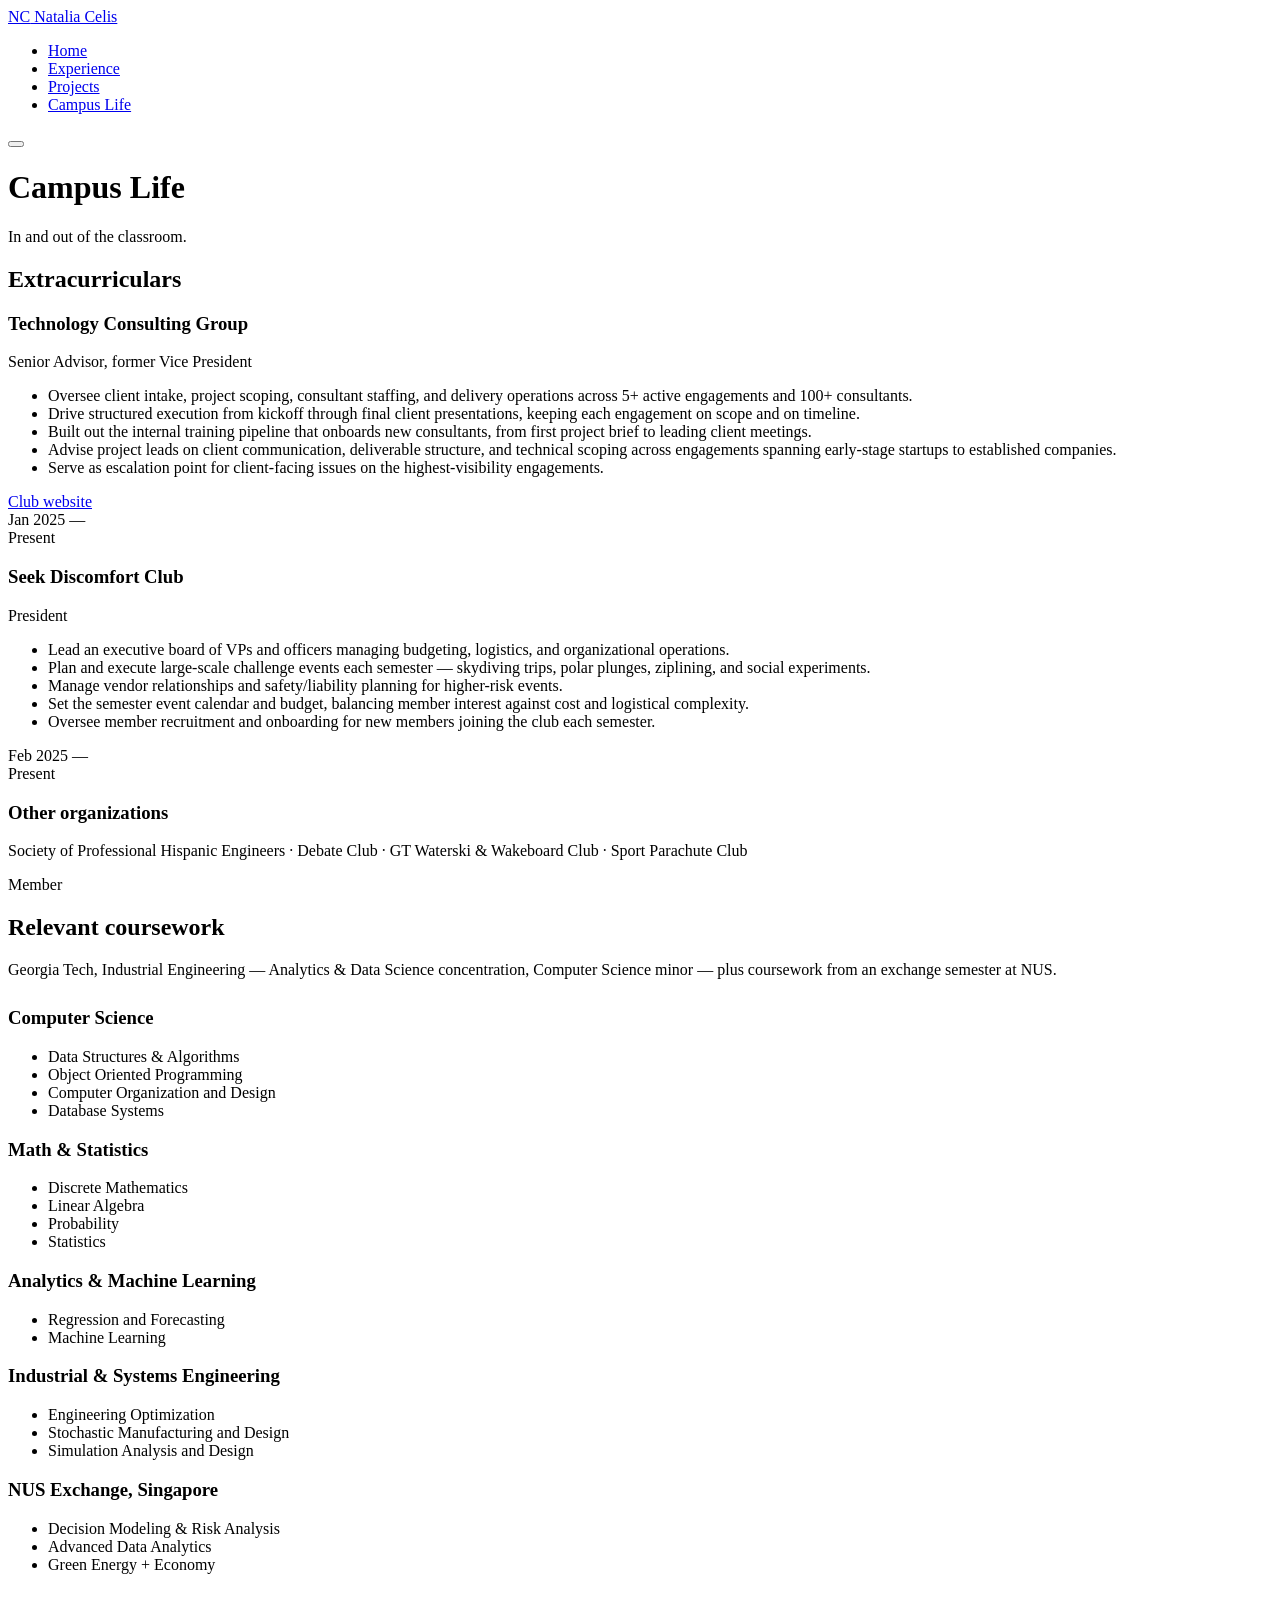
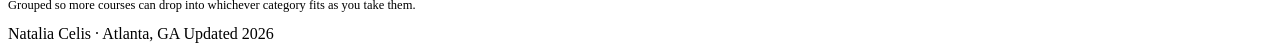
==== campus.html @ 3fc2502f "Adjusted directiory" ====
<!DOCTYPE html>
<html lang="en">
<head>
  <meta charset="UTF-8">
  <meta name="viewport" content="width=device-width, initial-scale=1.0">
  <title>Campus Life — Natalia Celis</title>
  <link rel="stylesheet" href="css/style.css">
</head>
<body>

<header class="site-header">
  <div class="wrap">
    <a href="index.html" class="mark"><span class="box">NC</span> Natalia Celis</a>
    <nav class="primary">
      <ul>
        <li><a href="index.html">Home</a></li>
        <li><a href="experience.html">Experience</a></li>
        <li><a href="projects.html">Projects</a></li>
        <li><a href="campus.html" class="active">Campus Life</a></li>
      </ul>
    </nav>
    <button class="nav-toggle" aria-label="Toggle menu"><span></span></button>
  </div>
</header>

<main>
  <div class="wrap">

    <div class="page-head">
      <h1>Campus Life</h1>
      <p class="sub">In and out of the classroom.</p>
    </div>

    <div class="section">
      <h2>Extracurriculars</h2>

      <div class="row">
        <div class="content">
          <h3>Technology Consulting Group</h3>
          <p class="role">Senior Advisor, former Vice President</p>
          <ul class="bullets" style="margin-top:14px;">
            <li>Oversee client intake, project scoping, consultant staffing, and delivery operations across 5+ active engagements and 100+ consultants.</li>
            <li>Drive structured execution from kickoff through final client presentations, keeping each engagement on scope and on timeline.</li>
            <li>Built out the internal training pipeline that onboards new consultants, from first project brief to leading client meetings.</li>
            <li>Advise project leads on client communication, deliverable structure, and technical scoping across engagements spanning early-stage startups to established companies.</li>
            <li>Serve as escalation point for client-facing issues on the highest-visibility engagements.</li>
          </ul>
          <div class="links">
            <a class="link" href="https://gttcg.org/" target="_blank" rel="noopener">Club website</a>
          </div>
        </div>
        <div class="rail">Jan 2025 —<br>Present</div>
      </div>

      <div class="row">
        <div class="content">
          <h3>Seek Discomfort Club</h3>
          <p class="role">President</p>
          <ul class="bullets" style="margin-top:14px;">
            <li>Lead an executive board of VPs and officers managing budgeting, logistics, and organizational operations.</li>
            <li>Plan and execute large-scale challenge events each semester — skydiving trips, polar plunges, ziplining, and social experiments.</li>
            <li>Manage vendor relationships and safety/liability planning for higher-risk events.</li>
            <li>Set the semester event calendar and budget, balancing member interest against cost and logistical complexity.</li>
            <li>Oversee member recruitment and onboarding for new members joining the club each semester.</li>
          </ul>
        </div>
        <div class="rail">Feb 2025 —<br>Present</div>
      </div>

      <div class="row">
        <div class="content">
          <h3>Other organizations</h3>
          <p class="loc">Society of Professional Hispanic Engineers · Debate Club · GT Waterski &amp; Wakeboard Club · Sport Parachute Club</p>
        </div>
        <div class="rail">Member</div>
      </div>
    </div>

    <div class="section">
      <h2>Relevant coursework</h2>
      <p class="sub" style="margin-bottom:28px;">Georgia Tech, Industrial Engineering — Analytics &amp; Data Science concentration, Computer Science minor — plus coursework from an exchange semester at NUS.</p>

      <div class="course-groups">
        <div class="course-group">
          <h3>Computer Science</h3>
          <ul>
            <li>Data Structures &amp; Algorithms</li>
            <li>Object Oriented Programming</li>
            <li>Computer Organization and Design</li>
            <li>Database Systems</li>
          </ul>
        </div>
        <div class="course-group">
          <h3>Math &amp; Statistics</h3>
          <ul>
            <li>Discrete Mathematics</li>
            <li>Linear Algebra</li>
            <li>Probability</li>
            <li>Statistics</li>
          </ul>
        </div>
        <div class="course-group">
          <h3>Analytics &amp; Machine Learning</h3>
          <ul>
            <li>Regression and Forecasting</li>
            <li>Machine Learning</li>
          </ul>
        </div>
        <div class="course-group">
          <h3>Industrial &amp; Systems Engineering</h3>
          <ul>
            <li>Engineering Optimization</li>
            <li>Stochastic Manufacturing and Design</li>
            <li>Simulation Analysis and Design</li>
          </ul>
        </div>
        <div class="course-group">
          <h3>NUS Exchange, Singapore</h3>
          <ul>
            <li>Decision Modeling &amp; Risk Analysis</li>
            <li>Advanced Data Analytics</li>
            <li>Green Energy + Economy</li>
          </ul>
        </div>
      </div>

      <p class="fine" style="font-family:var(--mono); font-size:12.5px; color:var(--gray-light); margin-top:24px;">Grouped so more courses can drop into whichever category fits as you take them.</p>
    </div>

  </div>
</main>

<footer class="site-footer">
  <div class="wrap">
    <span class="fine">Natalia Celis · Atlanta, GA</span>
    <span class="fine">Updated 2026</span>
  </div>
</footer>

<script src="js/main.js"></script>
</body>
</html>
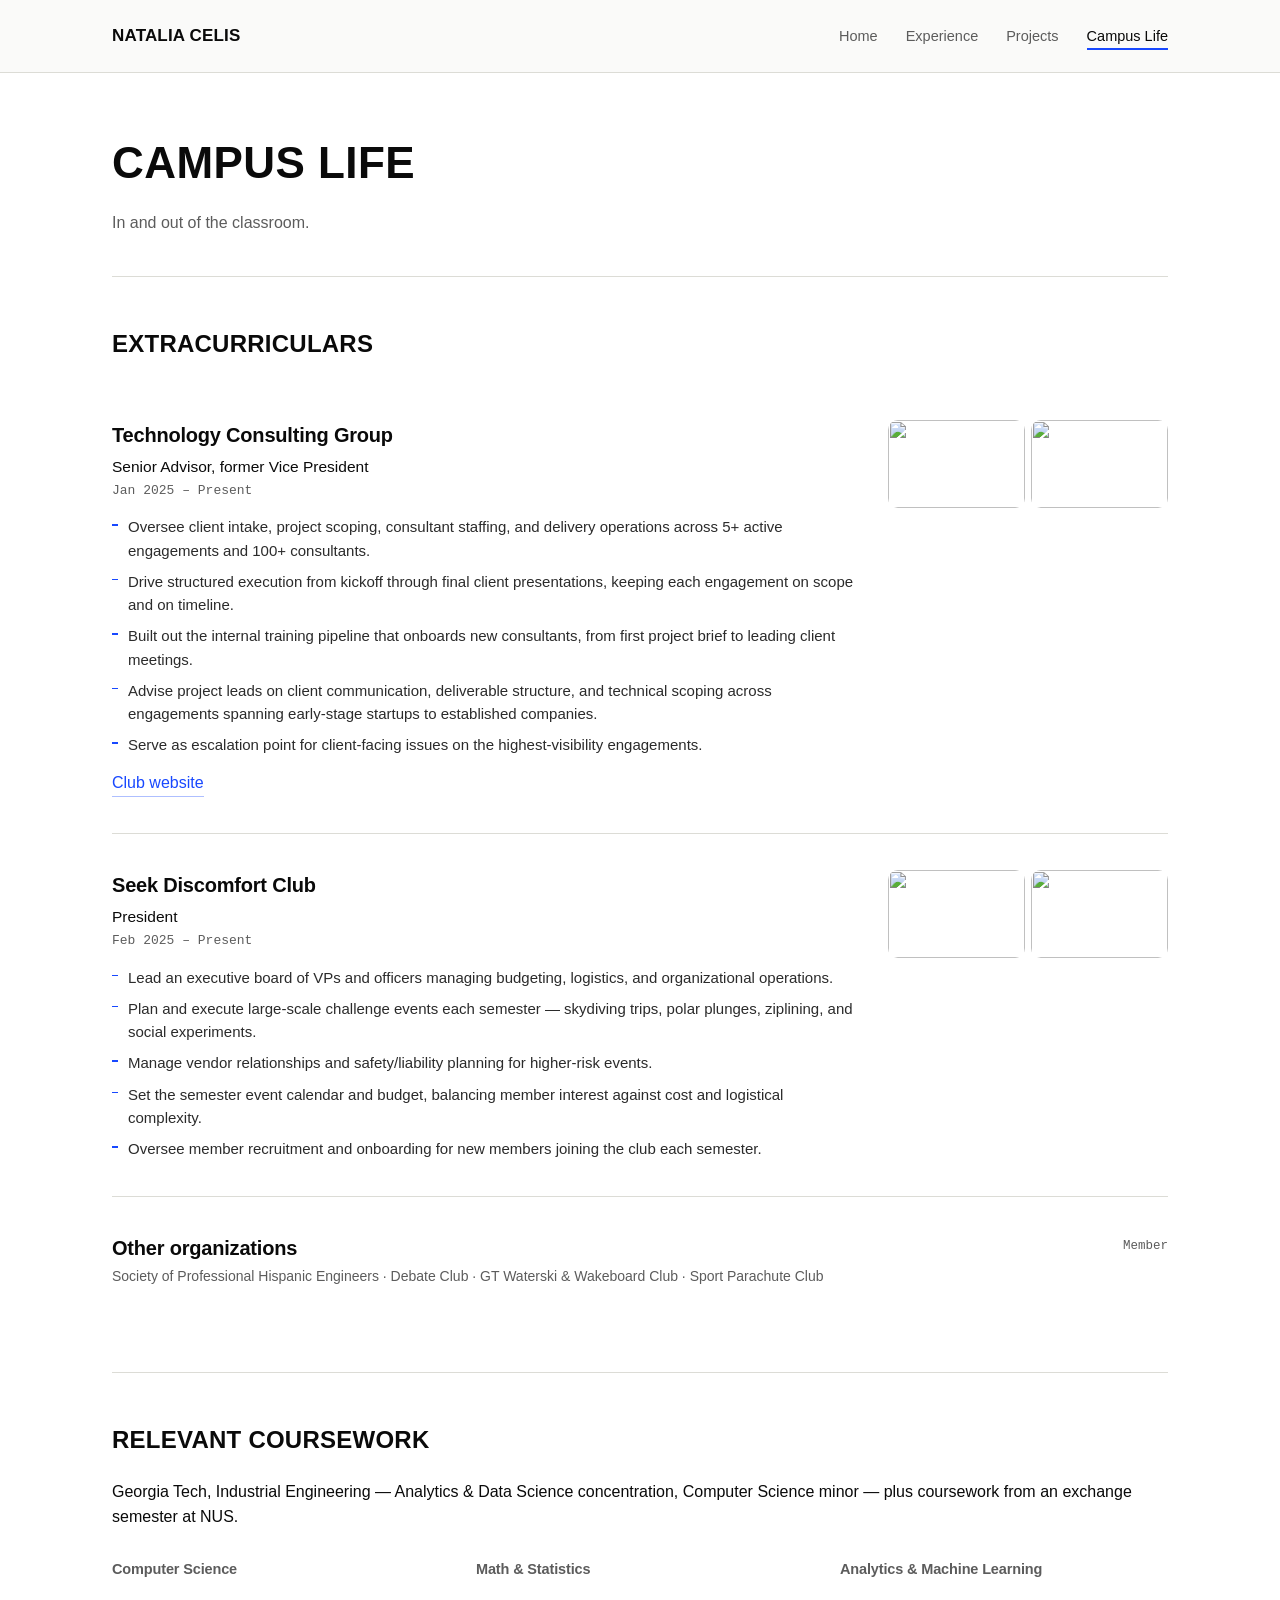
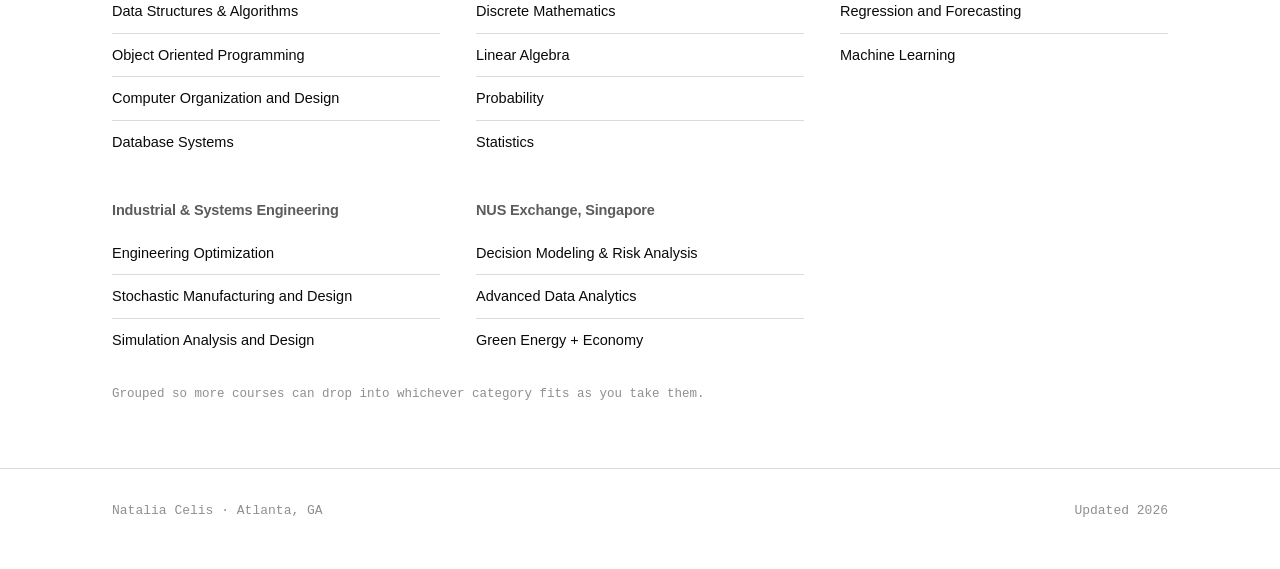
==== commit dfa1d42d: "More js movement" ====
--- a/campus.html
+++ b/campus.html
@@ -10,7 +10,7 @@
 
 <header class="site-header">
   <div class="wrap">
-    <a href="index.html" class="mark"><span class="box">NC</span> Natalia Celis</a>
+    <a href="index.html" class="mark">Natalia Celis</a>
     <nav class="primary">
       <ul>
         <li><a href="index.html">Home</a></li>
@@ -34,11 +34,12 @@
     <div class="section">
       <h2>Extracurriculars</h2>
 
-      <div class="row">
+      <div class="club">
         <div class="content">
           <h3>Technology Consulting Group</h3>
           <p class="role">Senior Advisor, former Vice President</p>
-          <ul class="bullets" style="margin-top:14px;">
+          <p class="dates">Jan 2025 – Present</p>
+          <ul class="bullets">
             <li>Oversee client intake, project scoping, consultant staffing, and delivery operations across 5+ active engagements and 100+ consultants.</li>
             <li>Drive structured execution from kickoff through final client presentations, keeping each engagement on scope and on timeline.</li>
             <li>Built out the internal training pipeline that onboards new consultants, from first project brief to leading client meetings.</li>
@@ -49,14 +50,18 @@
             <a class="link" href="https://gttcg.org/" target="_blank" rel="noopener">Club website</a>
           </div>
         </div>
-        <div class="rail">Jan 2025 —<br>Present</div>
+        <div class="collage">
+          <img src="images/photo-a.svg" alt="">
+          <img src="images/photo-b.svg" alt="">
+        </div>
       </div>
 
-      <div class="row">
+      <div class="club">
         <div class="content">
           <h3>Seek Discomfort Club</h3>
           <p class="role">President</p>
-          <ul class="bullets" style="margin-top:14px;">
+          <p class="dates">Feb 2025 – Present</p>
+          <ul class="bullets">
             <li>Lead an executive board of VPs and officers managing budgeting, logistics, and organizational operations.</li>
             <li>Plan and execute large-scale challenge events each semester — skydiving trips, polar plunges, ziplining, and social experiments.</li>
             <li>Manage vendor relationships and safety/liability planning for higher-risk events.</li>
@@ -64,7 +69,10 @@
             <li>Oversee member recruitment and onboarding for new members joining the club each semester.</li>
           </ul>
         </div>
-        <div class="rail">Feb 2025 —<br>Present</div>
+        <div class="collage">
+          <img src="images/photo-b.svg" alt="">
+          <img src="images/photo-a.svg" alt="">
+        </div>
       </div>
 
       <div class="row">
--- a/css/style.css
+++ b/css/style.css
@@ -0,0 +1,404 @@
+@import url('https://fonts.googleapis.com/css2?family=Space+Grotesk:wght@400;500;600;700&family=IBM+Plex+Sans:wght@400;500;600&family=IBM+Plex+Mono:wght@400;500&display=swap');
+
+/* ---------- Tokens ---------- */
+:root{
+  --black:#0a0a0a;
+  --white:#ffffff;
+  --paper:#ffffff;
+  --blue:#1848ff;
+  --blue-tint:#eaefff;
+  --gray:#5c5c5c;
+  --gray-light:#8f8f8c;
+  --line:#dcdcd6;
+
+  --display: 'Space Grotesk', sans-serif;
+  --body: 'IBM Plex Sans', sans-serif;
+  --mono: 'IBM Plex Mono', monospace;
+
+  --rail: 150px;         /* right-hand data rail width */
+  --content-max: 760px;
+  --gutter: 32px;
+}
+
+*{ box-sizing:border-box; }
+html{ scroll-behavior:smooth; }
+body{
+  margin:0;
+  background:var(--paper);
+  color:var(--black);
+  font-family:var(--body);
+  font-size:16px;
+  line-height:1.55;
+  -webkit-font-smoothing:antialiased;
+}
+img{ max-width:100%; display:block; }
+a{ color:inherit; text-decoration:none; }
+a.link{
+  color:var(--blue);
+  border-bottom:1px solid rgba(24,72,255,0.35);
+  padding-bottom:1px;
+  transition:border-color .15s ease, opacity .15s ease;
+}
+a.link:hover{ border-color:var(--blue); opacity:0.75; }
+h1,h2,h3{ font-family:var(--display); margin:0; font-weight:600; letter-spacing:-0.01em; }
+h1,h2{ text-transform:uppercase; font-weight:700; letter-spacing:0.01em; }
+p{ margin:0; }
+ul{ margin:0; padding:0; list-style:none; }
+
+:focus-visible{
+  outline:2px solid var(--blue);
+  outline-offset:3px;
+}
+
+@media (prefers-reduced-motion: reduce){
+  *{ animation-duration:.001ms !important; transition-duration:.001ms !important; scroll-behavior:auto !important; }
+}
+
+/* ---------- Shell ---------- */
+.wrap{
+  max-width:1120px;
+  margin:0 auto;
+  padding:0 var(--gutter);
+}
+
+/* ---------- Nav ---------- */
+.site-header{
+  position:sticky; top:0; z-index:20;
+  background:rgba(250,250,249,0.92);
+  backdrop-filter:blur(6px);
+  border-bottom:1px solid var(--line);
+}
+.site-header .wrap{
+  display:flex; align-items:center; justify-content:space-between;
+  height:72px;
+}
+.mark{
+  display:flex; align-items:center; gap:10px;
+  font-family:var(--display); font-weight:700; font-size:17px;
+  text-transform:uppercase; letter-spacing:0.01em;
+  transition:opacity .15s ease;
+}
+.mark:hover{ opacity:0.7; }
+nav.primary ul{ display:flex; gap:28px; }
+nav.primary a{
+  font-size:14.5px; color:var(--gray);
+  position:relative;
+  padding:4px 0;
+  transition:color .15s ease;
+}
+nav.primary a:hover{ color:var(--black); }
+nav.primary a.active{ color:var(--black); }
+nav.primary a::after{
+  content:"";
+  position:absolute; left:0; right:0; bottom:-2px;
+  height:2px; background:var(--blue);
+  transform:scaleX(0); transform-origin:left;
+  transition:transform .2s ease;
+}
+nav.primary a:hover::after,
+nav.primary a.active::after{ transform:scaleX(1); }
+.nav-toggle{ display:none; }
+
+@media (max-width:720px){
+  nav.primary ul{
+    position:fixed; inset:72px 0 auto 0;
+    flex-direction:column; gap:0;
+    background:var(--paper);
+    border-bottom:1px solid var(--line);
+    padding:8px var(--gutter) 20px;
+    transform:translateY(-8px);
+    opacity:0; pointer-events:none;
+    transition:opacity .15s ease, transform .15s ease;
+  }
+  nav.primary ul.open{
+    opacity:1; pointer-events:auto; transform:translateY(0);
+  }
+  nav.primary a{ display:block; padding:12px 0; border-bottom:1px solid var(--line); font-size:16px; }
+  .nav-toggle{
+    display:block; background:none; border:1px solid var(--black);
+    width:38px; height:34px; cursor:pointer; position:relative;
+  }
+  .nav-toggle span, .nav-toggle::before, .nav-toggle::after{
+    content:""; position:absolute; left:9px; right:9px; height:1.5px; background:var(--black);
+  }
+  .nav-toggle::before{ top:12px; }
+  .nav-toggle::after{ bottom:12px; }
+  .nav-toggle span{ top:17px; }
+}
+
+/* ---------- Page header block ---------- */
+.page-head{
+  padding:56px 0 40px;
+  border-bottom:1px solid var(--line);
+}
+.page-head h1{ font-size:clamp(32px,5vw,44px); max-width:640px; }
+.page-head .sub{
+  margin-top:14px; color:var(--gray); max-width:560px; font-size:16px;
+}
+
+/* ---------- Row: content column + right rail ---------- */
+.row{
+  display:grid;
+  grid-template-columns: 1fr var(--rail);
+  gap:var(--gutter);
+  padding:36px 0;
+  border-bottom:1px solid var(--line);
+  transition:background .2s ease;
+}
+.row.has-logo{ grid-template-columns: 56px 1fr var(--rail); }
+.row:last-child{ border-bottom:none; }
+.row:hover{ background:var(--blue-tint); }
+.row .logo{
+  width:56px; height:56px; border-radius:12px;
+  background:var(--white); border:1px solid var(--line);
+  display:flex; align-items:center; justify-content:center;
+  font-family:var(--mono); font-weight:600; font-size:13px; color:var(--blue);
+  transition:transform .25s ease, background .25s ease;
+}
+.row:hover .logo{ transform:rotate(-3deg) scale(1.05); background:var(--blue-tint); }
+.row .rail{
+  font-family:var(--mono); font-size:12.5px; color:var(--gray);
+  text-align:right; padding-top:4px; white-space:nowrap;
+}
+.row .content{ transition:transform .2s ease; }
+.row:hover .content{ transform:translateX(4px); }
+.row .content h3{ font-size:20px; text-transform:none; }
+.row .content .role{ margin-top:4px; color:var(--black); font-size:15.5px; }
+.row .content .loc{ margin-top:2px; color:var(--gray); font-size:14px; }
+.row .content ul.bullets{ margin-top:14px; display:flex; flex-direction:column; gap:8px; }
+.row .content ul.bullets li{
+  font-size:15px; color:#2b2b2b; padding-left:16px; position:relative;
+}
+.row .content ul.bullets li::before{
+  content:""; position:absolute; left:0; top:9px;
+  width:6px; height:1.5px; background:var(--blue);
+}
+.row .links{ margin-top:14px; display:flex; gap:18px; flex-wrap:wrap; }
+
+@media (max-width:640px){
+  .row{ grid-template-columns:1fr; }
+  .row.has-logo{ grid-template-columns:1fr; }
+  .row .rail{ text-align:left; padding-top:0; order:-1; }
+  .row .logo{ order:-2; margin-bottom:4px; }
+}
+
+/* ---------- Home hero ---------- */
+.hero{
+  padding:64px 0 40px;
+  display:grid;
+  grid-template-columns: 1.4fr 0.9fr;
+  gap:48px;
+  align-items:start;
+  border-bottom:1px solid var(--line);
+}
+.hero h1{ font-size:clamp(38px,6vw,58px); line-height:1.05; }
+.hero .role-line{
+  margin-top:16px; font-size:18px; color:var(--black); font-family:var(--display); font-weight:500;
+}
+.hero .loc-line{ margin-top:6px; color:var(--gray); font-size:15px; }
+.hero .intro{ margin-top:24px; max-width:520px; font-size:16.5px; color:#2b2b2b; }
+.hero .cta-row{ margin-top:28px; display:flex; gap:22px; flex-wrap:wrap; align-items:center; }
+
+.headshot-frame{
+  border:1.5px solid var(--black);
+  aspect-ratio:4/5;
+  overflow:hidden;
+  background:var(--white);
+}
+.headshot-frame img{ width:100%; height:100%; object-fit:cover; }
+
+@media (max-width:800px){
+  .hero{ grid-template-columns:1fr; }
+  .headshot-frame{ max-width:280px; }
+}
+
+/* ---------- Data strip ---------- */
+.data-strip{
+  padding:32px 0;
+  border-bottom:1px solid var(--line);
+  display:grid;
+  grid-template-columns:repeat(4,1fr);
+  gap:20px;
+}
+.data-strip .stat .num{
+  font-family:var(--mono); font-size:clamp(22px,3.4vw,30px); color:var(--blue);
+}
+.data-strip .stat .label{ margin-top:6px; font-size:13.5px; color:var(--gray); }
+@media (max-width:640px){
+  .data-strip{ grid-template-columns:repeat(2,1fr); }
+}
+
+/* ---------- Section ---------- */
+.section{ padding:48px 0; border-bottom:1px solid var(--line); }
+.section:last-of-type{ border-bottom:none; }
+.section h2{ font-size:24px; margin-bottom:22px; }
+
+/* Currently list */
+.currently li{
+  display:grid; grid-template-columns: 18px 1fr; gap:12px;
+  padding:12px 0; border-top:1px solid var(--line);
+  font-size:15.5px;
+}
+.currently li:first-child{ border-top:none; }
+.currently li::before{
+  content:""; width:6px; height:6px; border-radius:50%; background:var(--blue);
+  margin-top:8px;
+}
+.currently .co{ color:var(--gray); font-size:14px; }
+
+/* Off the clock */
+.offclock{ display:flex; flex-wrap:wrap; gap:12px; }
+.offclock span{
+  font-family:var(--mono); font-size:13.5px;
+  border:1px solid var(--line); padding:7px 12px;
+  color:#2b2b2b;
+}
+
+/* Contact */
+.contact-list{ display:flex; flex-wrap:wrap; gap:26px; }
+.contact-list a{ font-size:15px; }
+
+/* ---------- Projects grid ---------- */
+.projects-grid{
+  display:grid; grid-template-columns:repeat(2,1fr); gap:1px;
+  background:var(--line);
+  border:1px solid var(--line);
+  margin-top:8px;
+}
+.project-card{
+  background:var(--paper); padding:28px;
+  display:flex; gap:20px; align-items:flex-start;
+  transition:background .2s ease;
+}
+.project-card:hover{ background:var(--blue-tint); }
+.project-card .card-text{
+  flex:1; min-width:0;
+  display:flex; flex-direction:column; gap:12px;
+}
+.project-card .card-image{
+  width:112px; height:112px; flex-shrink:0;
+  border-radius:18px; overflow:hidden;
+  border:1px solid var(--line);
+  background:var(--white);
+}
+.project-card .card-image img{ width:100%; height:100%; object-fit:cover; transition:transform .35s ease; }
+.project-card:hover .card-image img{ transform:scale(1.08); }
+.project-card h3{ font-size:19px; text-transform:none; }
+.project-card .stack{ display:flex; flex-wrap:wrap; gap:8px; }
+.project-card .stack span{
+  font-family:var(--mono); font-size:12px; color:var(--black);
+  background:var(--blue-tint);
+  border-radius:999px;
+  padding:5px 12px;
+}
+.project-card p.desc{ font-size:14.5px; color:#2b2b2b; }
+.project-card .plinks{ display:flex; gap:16px; margin-top:4px; }
+
+@media (max-width:720px){
+  .projects-grid{ grid-template-columns:1fr; }
+}
+@media (max-width:520px){
+  .project-card{ flex-direction:column-reverse; }
+  .project-card .card-image{ width:88px; height:88px; }
+}
+
+/* ---------- Coursework tags ---------- */
+.tag-grid{ display:flex; flex-wrap:wrap; gap:10px; }
+.tag-grid span{
+  font-family:var(--mono); font-size:13px;
+  background:var(--blue-tint); color:var(--black);
+  padding:8px 12px; border:1px solid var(--line);
+}
+
+/* ---------- Course groups (Campus Life) ---------- */
+.course-groups{
+  display:grid; grid-template-columns:repeat(3,1fr); gap:36px;
+}
+.course-group h3{
+  font-family:var(--body); font-weight:600; font-size:14.5px;
+  color:var(--gray); margin-bottom:4px;
+}
+.course-group ul{ margin-top:10px; }
+.course-group li{
+  font-size:14.5px; padding:10px 0; border-top:1px solid var(--line);
+}
+.course-group li:first-child{ border-top:none; }
+@media (max-width:800px){
+  .course-groups{ grid-template-columns:1fr 1fr; }
+}
+@media (max-width:560px){
+  .course-groups{ grid-template-columns:1fr; }
+}
+
+/* ---------- Work I'm exploring / Skills I use (narrative lists) ---------- */
+.narrative-list{ display:flex; flex-direction:column; }
+.narrative-list li{
+  padding:16px 0; border-top:1px solid var(--line);
+  font-size:15px; color:#2b2b2b; display:flex; gap:14px;
+}
+.narrative-list li:first-child{ border-top:none; }
+.narrative-list li .idx{
+  font-family:var(--mono); font-size:13px; color:var(--blue); flex-shrink:0; padding-top:1px;
+}
+.category-intro{ color:var(--gray); font-size:15px; max-width:600px; margin-bottom:8px; }
+
+/* ---------- Work I've done / doing / exploring — home columns ---------- */
+.narrative-list.compact li{ padding:11px 0; font-size:14.5px; }
+.work-groups{
+  display:grid; grid-template-columns:repeat(4,1fr); gap:32px; align-items:start;
+}
+.work-groups h2{ font-size:16px; margin-bottom:6px; }
+@media (max-width:900px){
+  .work-groups{ grid-template-columns:repeat(2,1fr); gap:28px 32px; }
+}
+@media (max-width:560px){
+  .work-groups{ grid-template-columns:1fr; }
+}
+/* ---------- Campus club entries with photo collage ---------- */
+.club{
+  display:grid; grid-template-columns: 1fr 280px; gap:28px;
+  padding:36px 0; border-bottom:1px solid var(--line);
+  transition:background .2s ease;
+}
+.club:last-child{ border-bottom:none; }
+.club:hover{ background:var(--blue-tint); }
+.club .content h3{ font-size:20px; text-transform:none; }
+.club .content .role{ margin-top:4px; font-size:15.5px; }
+.club .content .dates{ margin-top:2px; font-family:var(--mono); font-size:13px; color:var(--gray); }
+.club .content ul.bullets{ margin-top:14px; display:flex; flex-direction:column; gap:8px; }
+.club .content ul.bullets li{ font-size:15px; color:#2b2b2b; padding-left:16px; position:relative; }
+.club .content ul.bullets li::before{
+  content:""; position:absolute; left:0; top:9px;
+  width:6px; height:1.5px; background:var(--blue);
+}
+.club .links{ margin-top:14px; display:flex; gap:18px; }
+
+.collage{
+  display:grid; grid-template-columns:repeat(2,1fr); grid-auto-rows:88px; gap:6px;
+}
+.collage img{
+  width:100%; height:100%; object-fit:cover; border-radius:10px;
+  transition:transform .3s ease;
+}
+.collage img:hover{ transform:scale(1.04); }
+.collage img:only-child{ grid-column:1/-1; grid-row:1/4; border-radius:14px; }
+.collage img:first-child:nth-last-child(3){ grid-column:1/-1; grid-row:1/2; }
+
+@media (max-width:720px){
+  .club{ grid-template-columns:1fr; }
+  .collage{ grid-auto-rows:110px; max-width:360px; }
+}
+
+/* ---------- Scroll reveal ---------- */
+.reveal{ opacity:0; transform:translateY(16px); transition:opacity .5s ease, transform .5s ease; }
+.reveal.in-view{ opacity:1; transform:translateY(0); }
+
+footer.site-footer{
+  border-top:1px solid var(--line);
+  padding:32px 0 48px;
+  margin-top:16px;
+}
+footer.site-footer .wrap{
+  display:flex; justify-content:space-between; align-items:center; flex-wrap:wrap; gap:12px;
+}
+footer.site-footer .fine{ color:var(--gray-light); font-size:13px; font-family:var(--mono); }
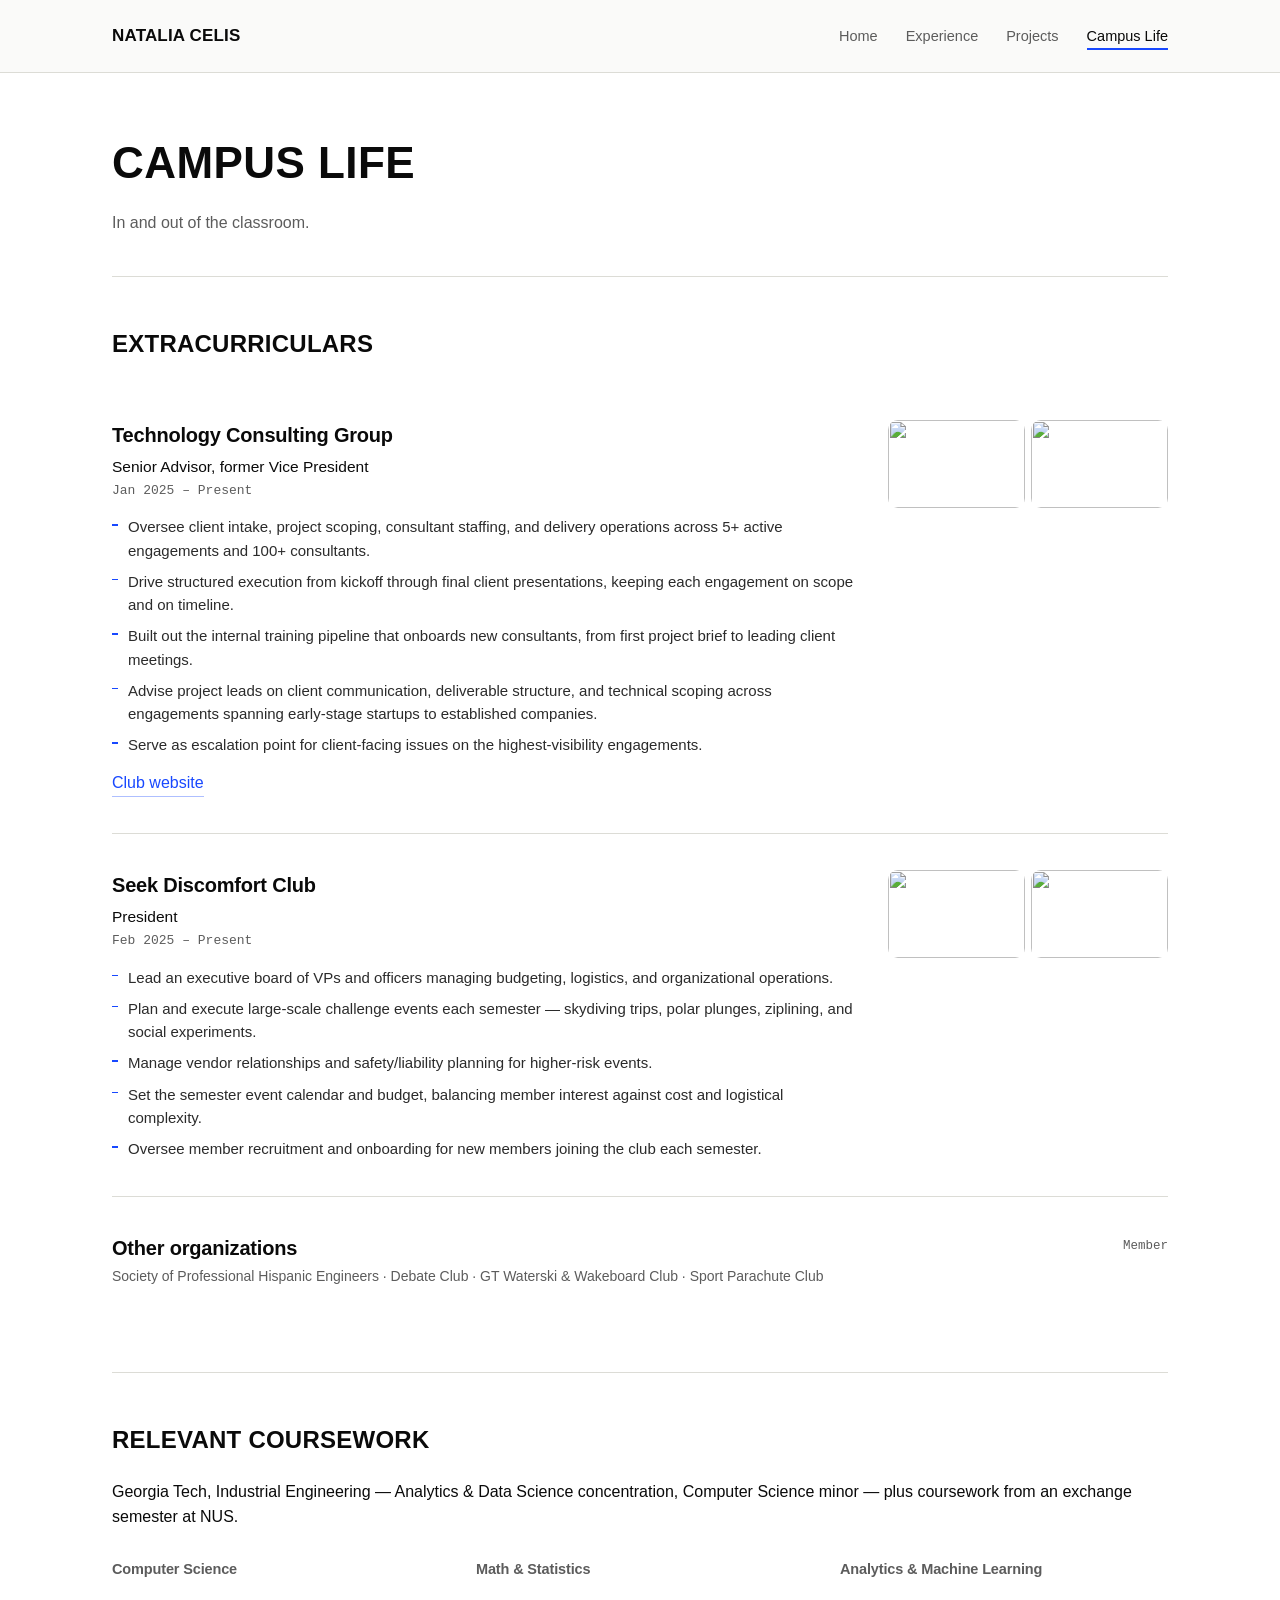
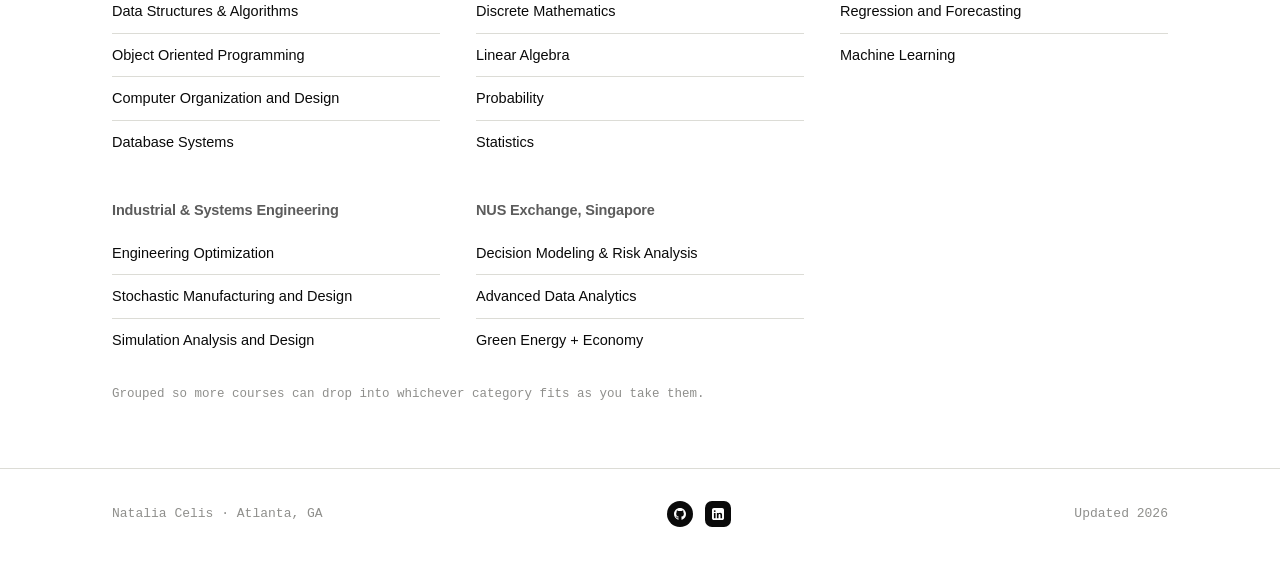
==== commit e0553b31: "index adjustments" ====
--- a/campus.html
+++ b/campus.html
@@ -141,6 +141,12 @@
 <footer class="site-footer">
   <div class="wrap">
     <span class="fine">Natalia Celis · Atlanta, GA</span>
+    <div class="footer-icons">
+      <a href="https://github.com/NataliaCelis" target="_blank" rel="noopener" aria-label="GitHub">
+        <svg viewBox="0 0 16 16" xmlns="http://www.w3.org/2000/svg"><path d="M8 0C3.58 0 0 3.58 0 8c0 3.54 2.29 6.53 5.47 7.59.4.07.55-.17.55-.38 0-.19-.01-.82-.01-1.49-2.01.37-2.53-.49-2.69-.94-.09-.23-.48-.94-.82-1.13-.28-.15-.68-.52-.01-.53.63-.01 1.08.58 1.23.82.72 1.21 1.87.87 2.33.66.07-.52.28-.87.51-1.07-1.78-.2-3.64-.89-3.64-3.95 0-.87.31-1.59.82-2.15-.08-.2-.36-1.02.08-2.12 0 0 .67-.21 2.2.82.64-.18 1.32-.27 2-.27.68 0 1.36.09 2 .27 1.53-1.04 2.2-.82 2.2-.82.44 1.1.16 1.92.08 2.12.51.56.82 1.27.82 2.15 0 3.07-1.87 3.75-3.65 3.95.29.25.54.73.54 1.48 0 1.07-.01 1.93-.01 2.2 0 .21.15.46.55.38A8.01 8.01 0 0 0 16 8c0-4.42-3.58-8-8-8z"/></svg>
+      </a>
+      <a href="https://www.linkedin.com/in/natalia-celis/" target="_blank" rel="noopener" aria-label="LinkedIn" class="linkedin"><svg viewBox="0 0 16 16" xmlns="http://www.w3.org/2000/svg"><path d="M13.5 0h-11C1.12 0 0 1.12 0 2.5v11C0 14.88 1.12 16 2.5 16h11c1.38 0 2.5-1.12 2.5-2.5v-11C16 1.12 14.88 0 13.5 0zM4.75 13.5h-2.2v-7h2.2v7zM3.65 5.4a1.28 1.28 0 1 1 0-2.56 1.28 1.28 0 0 1 0 2.56zM13.5 13.5h-2.2v-3.6c0-.86-.02-1.96-1.2-1.96-1.2 0-1.38.94-1.38 1.9v3.66h-2.2v-7h2.11v.96h.03c.3-.56 1.02-1.15 2.1-1.15 2.25 0 2.66 1.48 2.66 3.4v3.79z"/></svg></a>
+    </div>
     <span class="fine">Updated 2026</span>
   </div>
 </footer>
--- a/css/style.css
+++ b/css/style.css
@@ -393,6 +393,41 @@
 .reveal{ opacity:0; transform:translateY(16px); transition:opacity .5s ease, transform .5s ease; }
 .reveal.in-view{ opacity:1; transform:translateY(0); }
 
+/* ---------- Contact icons (home hero, under photo) ---------- */
+.contact-icons{ display:flex; flex-direction:column; gap:14px; margin-top:24px; }
+.contact-icons a{
+  display:flex; align-items:center; gap:14px;
+  font-size:14.5px; color:var(--gray);
+  transition:color .15s ease;
+}
+.contact-icons a:hover{ color:var(--black); }
+.contact-icons .icon{
+  width:34px; height:34px; border-radius:50%;
+  display:flex; align-items:center; justify-content:center;
+  background:var(--black); flex-shrink:0;
+  transition:transform .2s ease;
+}
+.contact-icons a:hover .icon{ transform:scale(1.08); }
+.contact-icons .icon svg{ width:16px; height:16px; fill:var(--white); }
+.contact-icons .icon.linkedin{
+  background:var(--blue); border-radius:9px;
+}
+.contact-icons .icon.linkedin svg{ fill:var(--white); }
+
+/* ---------- Footer social icons ---------- */
+.footer-icons{ display:flex; gap:12px; }
+.footer-icons a{
+  width:26px; height:26px; border-radius:50%;
+  background:var(--black);
+  display:flex; align-items:center; justify-content:center;
+  transition:background .15s ease, transform .15s ease;
+}
+.footer-icons a:hover{ background:var(--blue); transform:translateY(-2px); }
+.footer-icons a svg{ width:12px; height:12px; fill:var(--white); }
+.footer-icons a.linkedin{
+  border-radius:7px;
+}
+
 footer.site-footer{
   border-top:1px solid var(--line);
   padding:32px 0 48px;
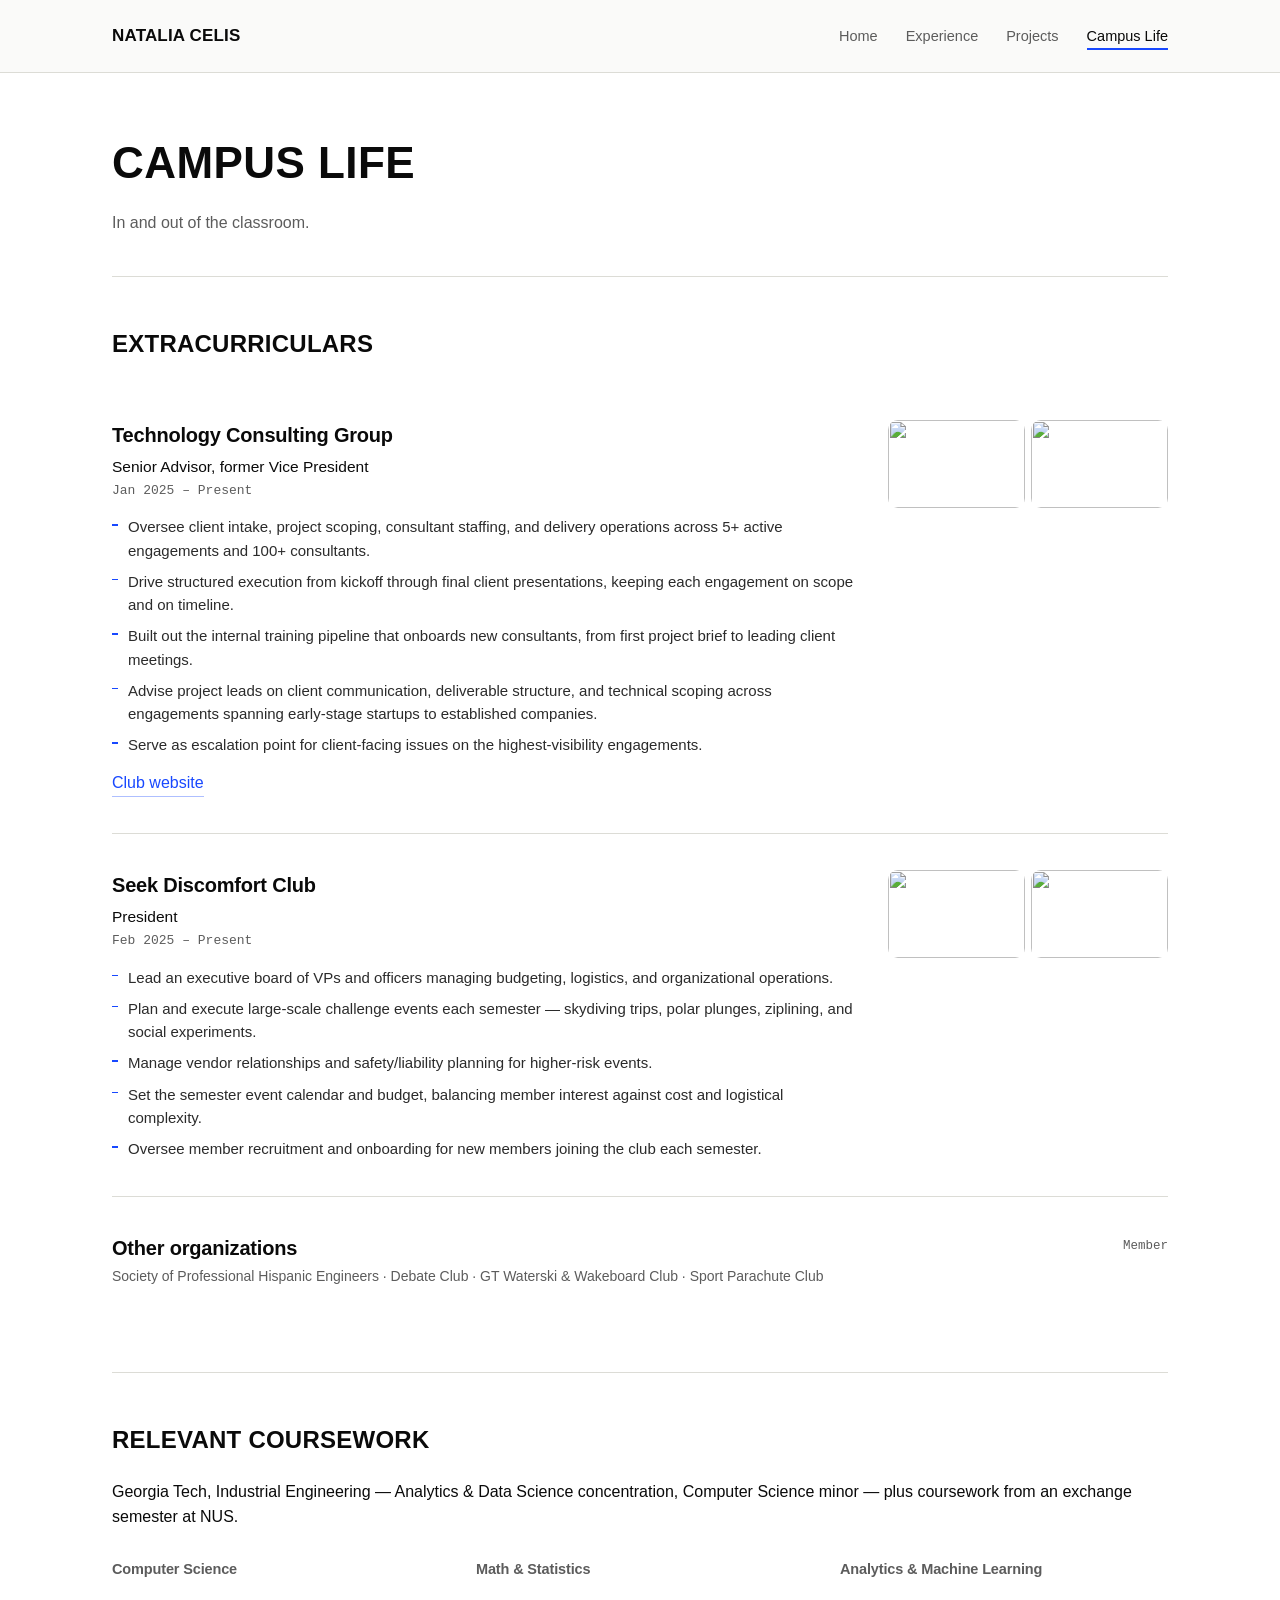
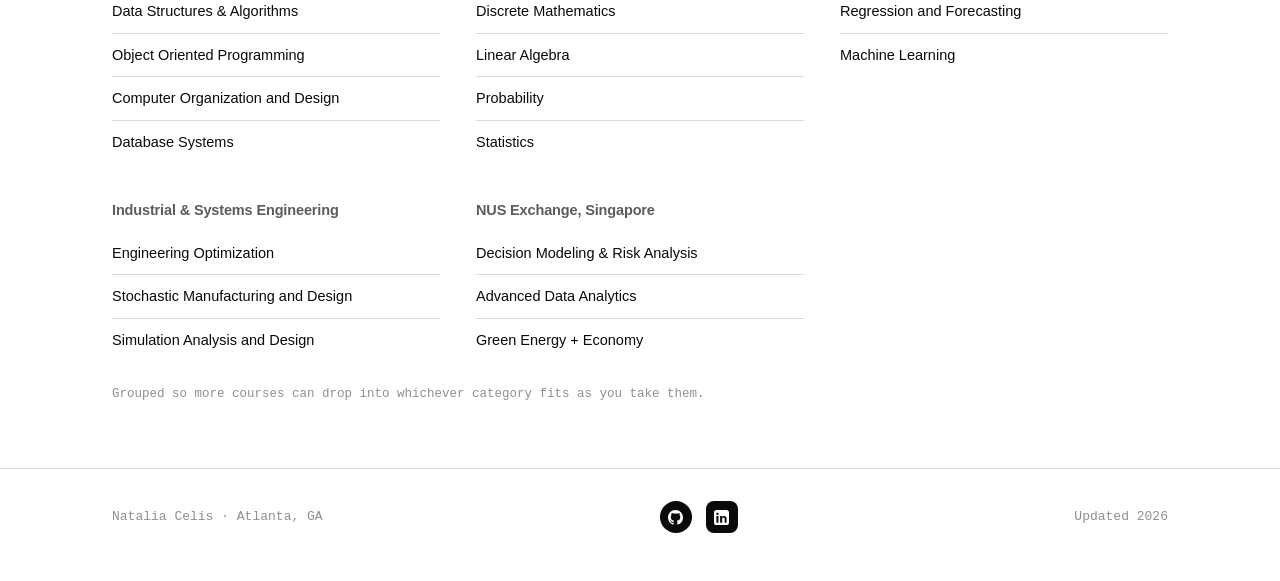
==== commit d95cf61e: "reformatting" ====
--- a/campus.html
+++ b/campus.html
@@ -143,9 +143,9 @@
     <span class="fine">Natalia Celis · Atlanta, GA</span>
     <div class="footer-icons">
       <a href="https://github.com/NataliaCelis" target="_blank" rel="noopener" aria-label="GitHub">
-        <svg viewBox="0 0 16 16" xmlns="http://www.w3.org/2000/svg"><path d="M8 0C3.58 0 0 3.58 0 8c0 3.54 2.29 6.53 5.47 7.59.4.07.55-.17.55-.38 0-.19-.01-.82-.01-1.49-2.01.37-2.53-.49-2.69-.94-.09-.23-.48-.94-.82-1.13-.28-.15-.68-.52-.01-.53.63-.01 1.08.58 1.23.82.72 1.21 1.87.87 2.33.66.07-.52.28-.87.51-1.07-1.78-.2-3.64-.89-3.64-3.95 0-.87.31-1.59.82-2.15-.08-.2-.36-1.02.08-2.12 0 0 .67-.21 2.2.82.64-.18 1.32-.27 2-.27.68 0 1.36.09 2 .27 1.53-1.04 2.2-.82 2.2-.82.44 1.1.16 1.92.08 2.12.51.56.82 1.27.82 2.15 0 3.07-1.87 3.75-3.65 3.95.29.25.54.73.54 1.48 0 1.07-.01 1.93-.01 2.2 0 .21.15.46.55.38A8.01 8.01 0 0 0 16 8c0-4.42-3.58-8-8-8z"/></svg>
+        <svg viewBox="0 0 16 16" width="16" height="16" xmlns="http://www.w3.org/2000/svg"><path d="M8 0C3.58 0 0 3.58 0 8c0 3.54 2.29 6.53 5.47 7.59.4.07.55-.17.55-.38 0-.19-.01-.82-.01-1.49-2.01.37-2.53-.49-2.69-.94-.09-.23-.48-.94-.82-1.13-.28-.15-.68-.52-.01-.53.63-.01 1.08.58 1.23.82.72 1.21 1.87.87 2.33.66.07-.52.28-.87.51-1.07-1.78-.2-3.64-.89-3.64-3.95 0-.87.31-1.59.82-2.15-.08-.2-.36-1.02.08-2.12 0 0 .67-.21 2.2.82.64-.18 1.32-.27 2-.27.68 0 1.36.09 2 .27 1.53-1.04 2.2-.82 2.2-.82.44 1.1.16 1.92.08 2.12.51.56.82 1.27.82 2.15 0 3.07-1.87 3.75-3.65 3.95.29.25.54.73.54 1.48 0 1.07-.01 1.93-.01 2.2 0 .21.15.46.55.38A8.01 8.01 0 0 0 16 8c0-4.42-3.58-8-8-8z"/></svg>
       </a>
-      <a href="https://www.linkedin.com/in/natalia-celis/" target="_blank" rel="noopener" aria-label="LinkedIn" class="linkedin"><svg viewBox="0 0 16 16" xmlns="http://www.w3.org/2000/svg"><path d="M13.5 0h-11C1.12 0 0 1.12 0 2.5v11C0 14.88 1.12 16 2.5 16h11c1.38 0 2.5-1.12 2.5-2.5v-11C16 1.12 14.88 0 13.5 0zM4.75 13.5h-2.2v-7h2.2v7zM3.65 5.4a1.28 1.28 0 1 1 0-2.56 1.28 1.28 0 0 1 0 2.56zM13.5 13.5h-2.2v-3.6c0-.86-.02-1.96-1.2-1.96-1.2 0-1.38.94-1.38 1.9v3.66h-2.2v-7h2.11v.96h.03c.3-.56 1.02-1.15 2.1-1.15 2.25 0 2.66 1.48 2.66 3.4v3.79z"/></svg></a>
+      <a href="https://www.linkedin.com/in/natalia-celis/" target="_blank" rel="noopener" aria-label="LinkedIn" class="linkedin"><svg viewBox="0 0 16 16" width="16" height="16" xmlns="http://www.w3.org/2000/svg"><path d="M13.5 0h-11C1.12 0 0 1.12 0 2.5v11C0 14.88 1.12 16 2.5 16h11c1.38 0 2.5-1.12 2.5-2.5v-11C16 1.12 14.88 0 13.5 0zM4.75 13.5h-2.2v-7h2.2v7zM3.65 5.4a1.28 1.28 0 1 1 0-2.56 1.28 1.28 0 0 1 0 2.56zM13.5 13.5h-2.2v-3.6c0-.86-.02-1.96-1.2-1.96-1.2 0-1.38.94-1.38 1.9v3.66h-2.2v-7h2.11v.96h.03c.3-.56 1.02-1.15 2.1-1.15 2.25 0 2.66 1.48 2.66 3.4v3.79z"/></svg></a>
     </div>
     <span class="fine">Updated 2026</span>
   </div>
--- a/css/style.css
+++ b/css/style.css
@@ -415,17 +415,18 @@
 .contact-icons .icon.linkedin svg{ fill:var(--white); }
 
 /* ---------- Footer social icons ---------- */
-.footer-icons{ display:flex; gap:12px; }
+.footer-icons{ display:flex; flex-direction:row; align-items:center; gap:14px; }
 .footer-icons a{
-  width:26px; height:26px; border-radius:50%;
+  width:32px; height:32px; border-radius:50%;
   background:var(--black);
   display:flex; align-items:center; justify-content:center;
+  flex-shrink:0;
   transition:background .15s ease, transform .15s ease;
 }
 .footer-icons a:hover{ background:var(--blue); transform:translateY(-2px); }
-.footer-icons a svg{ width:12px; height:12px; fill:var(--white); }
+.footer-icons a svg{ width:15px; height:15px; fill:var(--white); flex-shrink:0; }
 .footer-icons a.linkedin{
-  border-radius:7px;
+  border-radius:8px;
 }
 
 footer.site-footer{
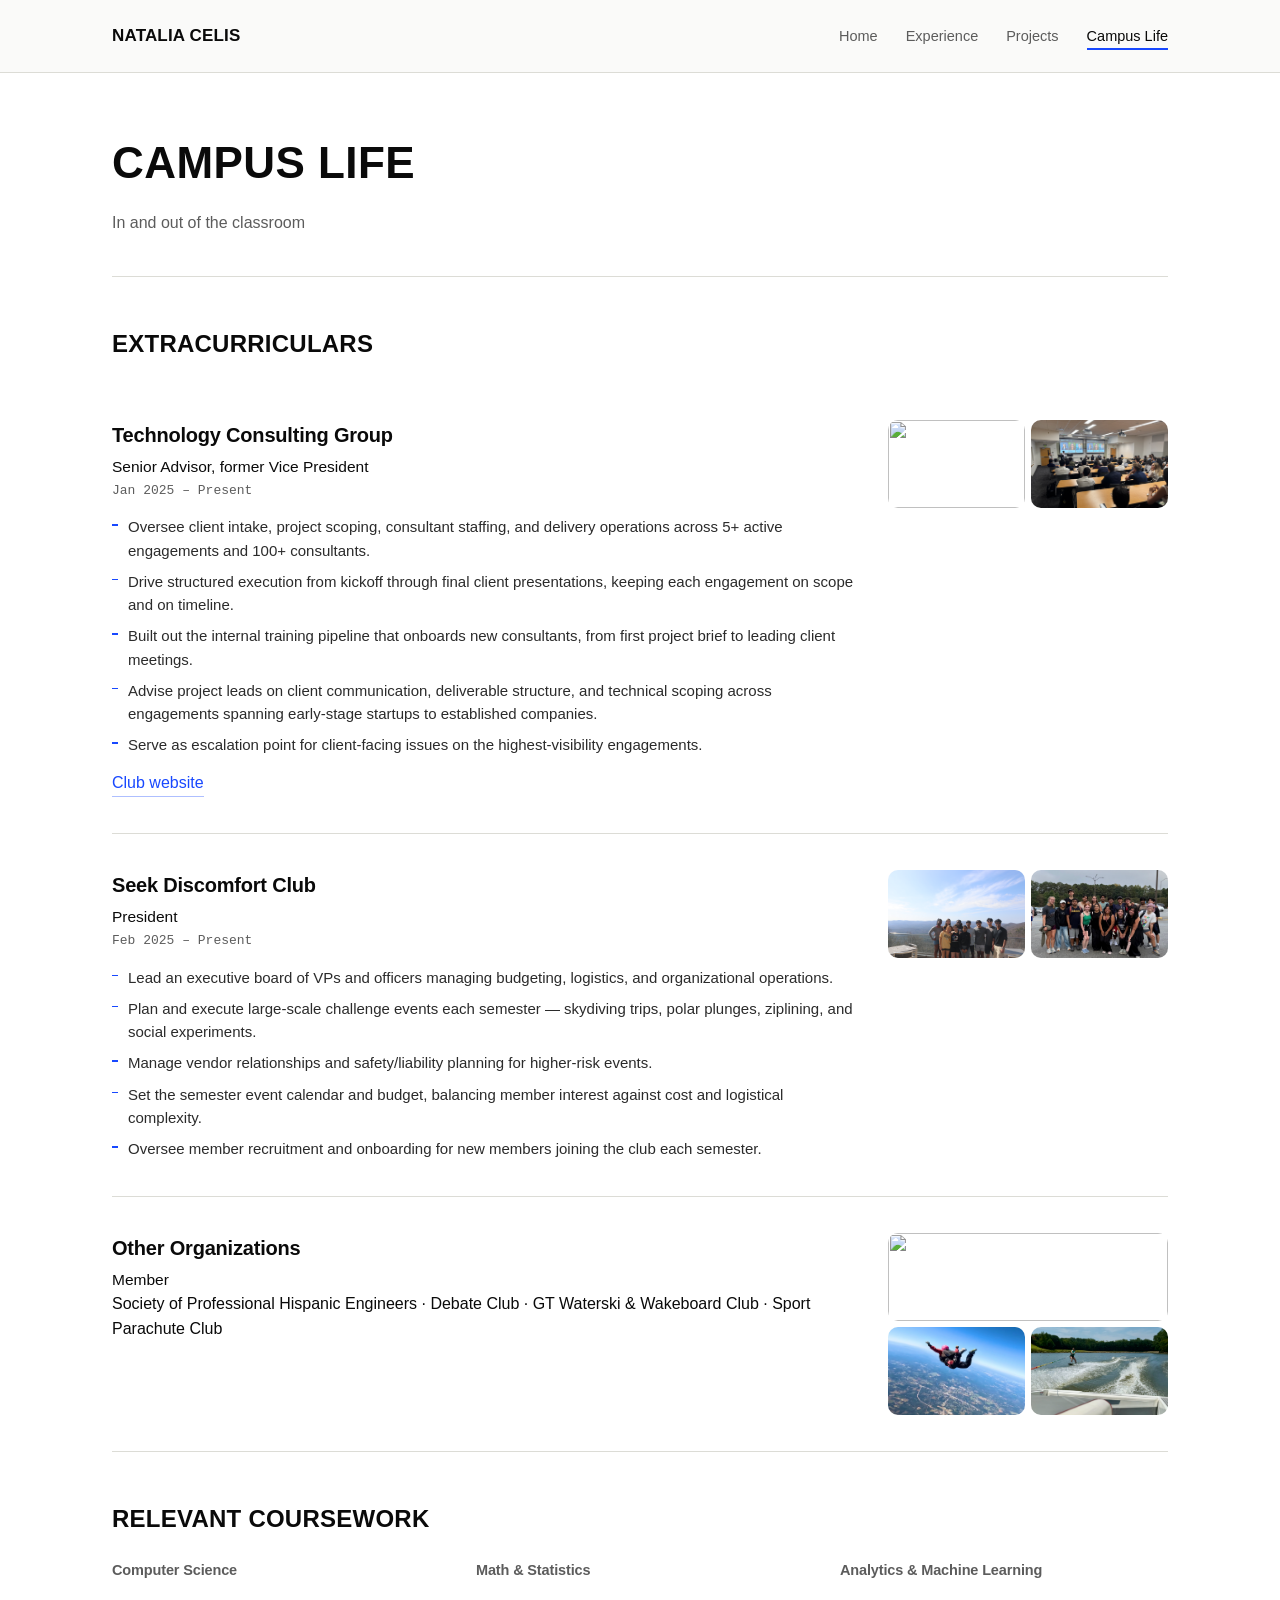
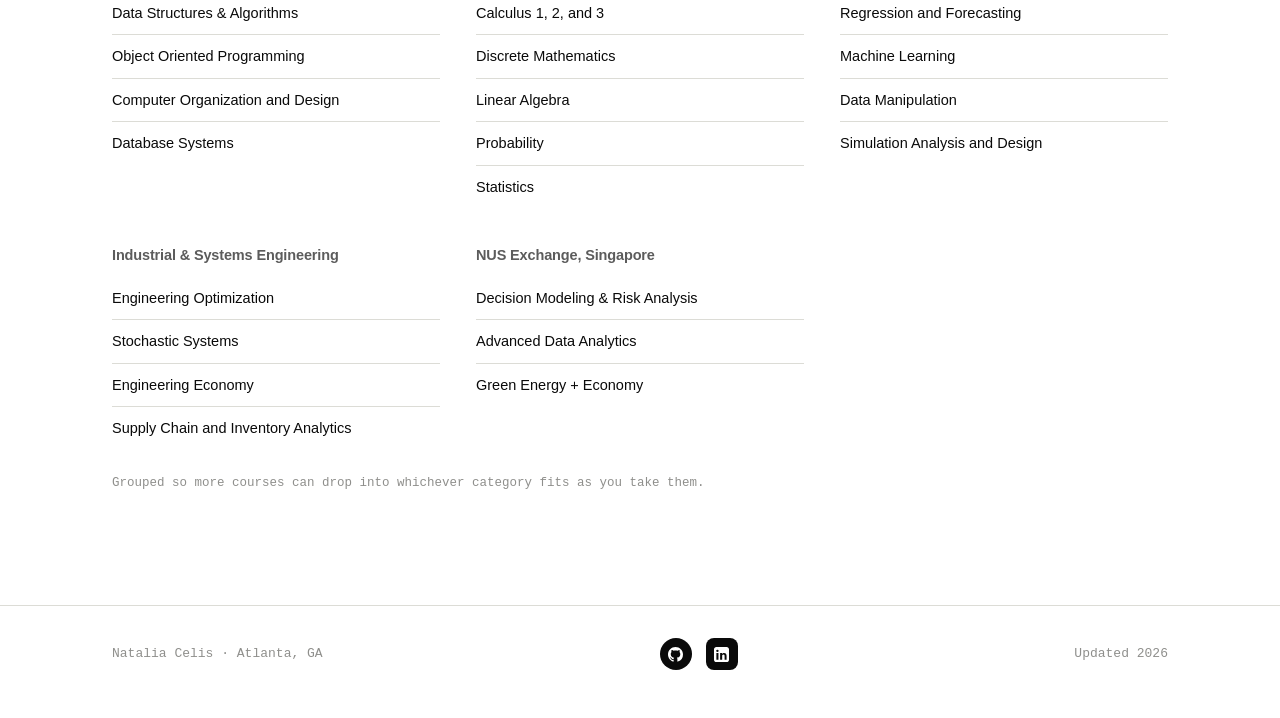
==== commit 37a63f38: "added pictures" ====
--- a/campus.html
+++ b/campus.html
@@ -28,7 +28,7 @@
 
     <div class="page-head">
       <h1>Campus Life</h1>
-      <p class="sub">In and out of the classroom.</p>
+      <p class="sub">In and out of the classroom</p>
     </div>
 
     <div class="section">
@@ -51,8 +51,8 @@
           </div>
         </div>
         <div class="collage">
-          <img src="images/photo-a.svg" alt="">
-          <img src="images/photo-b.svg" alt="">
+          <img src="images/tcg2.JPG" alt="">
+          <img src="images/tcg1.png" alt="">
         </div>
       </div>
 
@@ -70,23 +70,26 @@
           </ul>
         </div>
         <div class="collage">
-          <img src="images/photo-b.svg" alt="">
-          <img src="images/photo-a.svg" alt="">
+          <img src="images/seek1.JPG" alt="">
+          <img src="images/seek2.png" alt="">
         </div>
       </div>
 
-      <div class="row">
+      <div class="club">
         <div class="content">
-          <h3>Other organizations</h3>
+          <h3>Other Organizations</h3>
+          <p class="role">Member</p>
           <p class="loc">Society of Professional Hispanic Engineers · Debate Club · GT Waterski &amp; Wakeboard Club · Sport Parachute Club</p>
         </div>
-        <div class="rail">Member</div>
+        <div class="collage">
+          <img src="images/debate.JPG" alt="">
+          <img src="images/sky.jpg" alt="">
+          <img src="images/wake.png" alt="">
+        </div>
       </div>
-    </div>
 
     <div class="section">
       <h2>Relevant coursework</h2>
-      <p class="sub" style="margin-bottom:28px;">Georgia Tech, Industrial Engineering — Analytics &amp; Data Science concentration, Computer Science minor — plus coursework from an exchange semester at NUS.</p>
 
       <div class="course-groups">
         <div class="course-group">
@@ -101,6 +104,7 @@
         <div class="course-group">
           <h3>Math &amp; Statistics</h3>
           <ul>
+            <li>Calculus 1, 2, and 3</li>
             <li>Discrete Mathematics</li>
             <li>Linear Algebra</li>
             <li>Probability</li>
@@ -112,14 +116,17 @@
           <ul>
             <li>Regression and Forecasting</li>
             <li>Machine Learning</li>
+            <li>Data Manipulation</li>
+            <li>Simulation Analysis and Design</li>
           </ul>
         </div>
         <div class="course-group">
           <h3>Industrial &amp; Systems Engineering</h3>
           <ul>
             <li>Engineering Optimization</li>
-            <li>Stochastic Manufacturing and Design</li>
-            <li>Simulation Analysis and Design</li>
+            <li>Stochastic Systems</li>
+            <li>Engineering Economy</li>
+            <li>Supply Chain and Inventory Analytics</li>
           </ul>
         </div>
         <div class="course-group">
--- a/css/style.css
+++ b/css/style.css
@@ -152,9 +152,10 @@
   width:56px; height:56px; border-radius:12px;
   background:var(--white); border:1px solid var(--line);
   display:flex; align-items:center; justify-content:center;
-  font-family:var(--mono); font-weight:600; font-size:13px; color:var(--blue);
+  overflow:hidden;
   transition:transform .25s ease, background .25s ease;
 }
+.row .logo img{ width:100%; height:100%; object-fit:cover; }
 .row:hover .logo{ transform:rotate(-3deg) scale(1.05); background:var(--blue-tint); }
 .row .rail{
   font-family:var(--mono); font-size:12.5px; color:var(--gray);
@@ -410,7 +411,7 @@
 .contact-icons a:hover .icon{ transform:scale(1.08); }
 .contact-icons .icon svg{ width:16px; height:16px; fill:var(--white); }
 .contact-icons .icon.linkedin{
-  background:var(--blue); border-radius:9px;
+  background:var(--black); border-radius:9px;
 }
 .contact-icons .icon.linkedin svg{ fill:var(--white); }
 
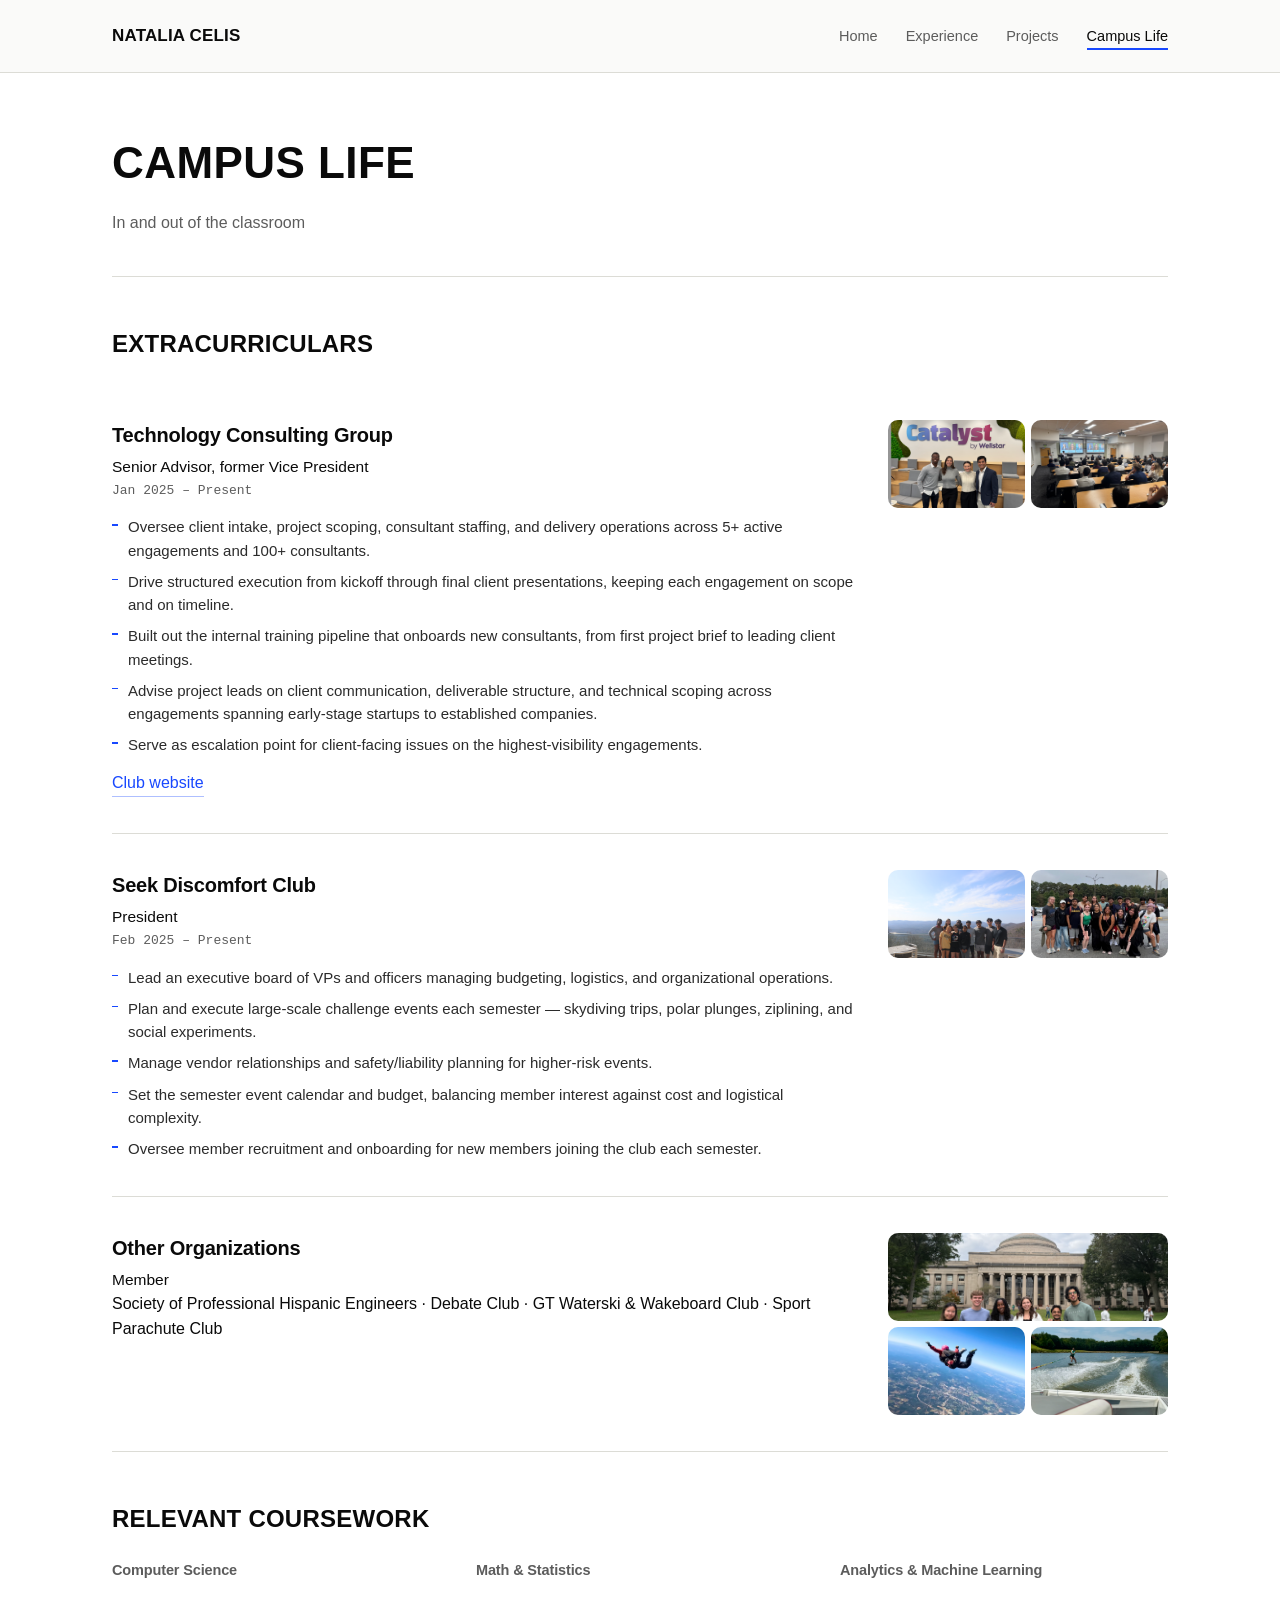
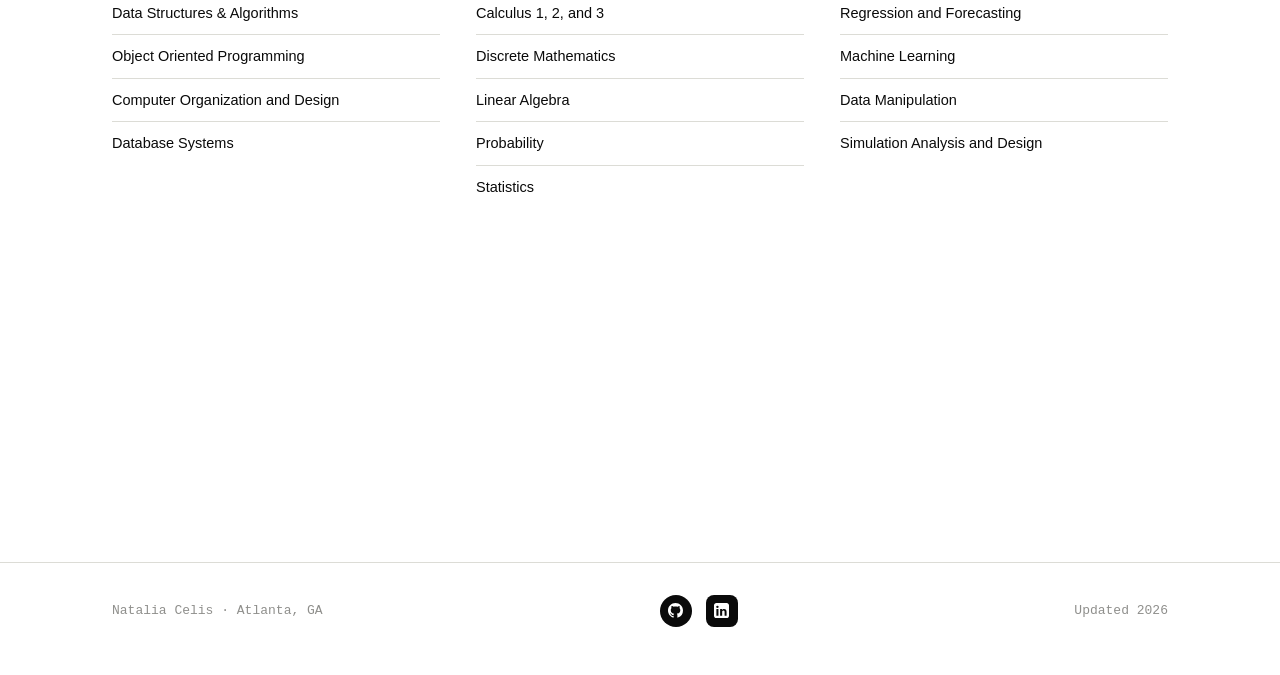
==== commit 9c609dac: "Moving animations change" ====
--- a/campus.html
+++ b/campus.html
@@ -51,7 +51,7 @@
           </div>
         </div>
         <div class="collage">
-          <img src="images/tcg2.JPG" alt="">
+          <img src="images/tcg2.png" alt="">
           <img src="images/tcg1.png" alt="">
         </div>
       </div>
@@ -82,7 +82,7 @@
           <p class="loc">Society of Professional Hispanic Engineers · Debate Club · GT Waterski &amp; Wakeboard Club · Sport Parachute Club</p>
         </div>
         <div class="collage">
-          <img src="images/debate.JPG" alt="">
+          <img src="images/debate.png" alt="">
           <img src="images/sky.jpg" alt="">
           <img src="images/wake.png" alt="">
         </div>
@@ -139,7 +139,6 @@
         </div>
       </div>
 
-      <p class="fine" style="font-family:var(--mono); font-size:12.5px; color:var(--gray-light); margin-top:24px;">Grouped so more courses can drop into whichever category fits as you take them.</p>
     </div>
 
   </div>
--- a/css/style.css
+++ b/css/style.css
@@ -152,10 +152,11 @@
   width:56px; height:56px; border-radius:12px;
   background:var(--white); border:1px solid var(--line);
   display:flex; align-items:center; justify-content:center;
-  overflow:hidden;
+  overflow:hidden; padding:5px;
+  cursor:zoom-in;
   transition:transform .25s ease, background .25s ease;
 }
-.row .logo img{ width:100%; height:100%; object-fit:cover; }
+.row .logo img{ max-width:100%; max-height:100%; width:auto; height:auto; object-fit:contain; }
 .row:hover .logo{ transform:rotate(-3deg) scale(1.05); background:var(--blue-tint); }
 .row .rail{
   font-family:var(--mono); font-size:12.5px; color:var(--gray);
@@ -281,6 +282,7 @@
   border-radius:18px; overflow:hidden;
   border:1px solid var(--line);
   background:var(--white);
+  cursor:zoom-in;
 }
 .project-card .card-image img{ width:100%; height:100%; object-fit:cover; transition:transform .35s ease; }
 .project-card:hover .card-image img{ transform:scale(1.08); }
@@ -304,11 +306,25 @@
 }
 
 /* ---------- Coursework tags ---------- */
-.tag-grid{ display:flex; flex-wrap:wrap; gap:10px; }
+.tag-grid{ display:flex; flex-wrap:wrap; gap:12px; }
 .tag-grid span{
   font-family:var(--mono); font-size:13px;
   background:var(--blue-tint); color:var(--black);
   padding:8px 12px; border:1px solid var(--line);
+  transition:transform .15s ease, border-color .15s ease, background .15s ease;
+}
+.tag-grid span:hover{
+  transform:translateY(-3px);
+  border-color:var(--blue);
+  background:var(--white);
+}
+
+.skills-group{ margin-bottom:38px; }
+.skills-group:last-child{ margin-bottom:0; }
+.skills-group h3{
+  font-family:var(--mono); font-size:12px; color:var(--gray);
+  text-transform:uppercase; letter-spacing:0.08em;
+  margin-bottom:16px;
 }
 
 /* ---------- Course groups (Campus Life) ---------- */
@@ -380,6 +396,7 @@
 .collage img{
   width:100%; height:100%; object-fit:cover; border-radius:10px;
   transition:transform .3s ease;
+  cursor:zoom-in;
 }
 .collage img:hover{ transform:scale(1.04); }
 .collage img:only-child{ grid-column:1/-1; grid-row:1/4; border-radius:14px; }
@@ -389,6 +406,28 @@
   .club{ grid-template-columns:1fr; }
   .collage{ grid-auto-rows:110px; max-width:360px; }
 }
+
+/* ---------- Lightbox (click-to-enlarge project images) ---------- */
+.lightbox-overlay{
+  position:fixed; inset:0; background:rgba(10,10,10,0.9);
+  display:flex; align-items:center; justify-content:center;
+  z-index:100; opacity:0; pointer-events:none;
+  transition:opacity .2s ease;
+}
+.lightbox-overlay.open{ opacity:1; pointer-events:auto; }
+.lightbox-overlay img{
+  max-width:88vw; max-height:82vh;
+  border-radius:12px;
+  box-shadow:0 20px 60px rgba(0,0,0,0.4);
+}
+.lightbox-close{
+  position:absolute; top:24px; right:28px;
+  color:var(--white); font-family:var(--mono); font-size:13px;
+  border:1px solid rgba(255,255,255,0.4); border-radius:999px;
+  padding:7px 16px; cursor:pointer;
+  transition:background .15s ease;
+}
+.lightbox-close:hover{ background:rgba(255,255,255,0.12); }
 
 /* ---------- Scroll reveal ---------- */
 .reveal{ opacity:0; transform:translateY(16px); transition:opacity .5s ease, transform .5s ease; }
